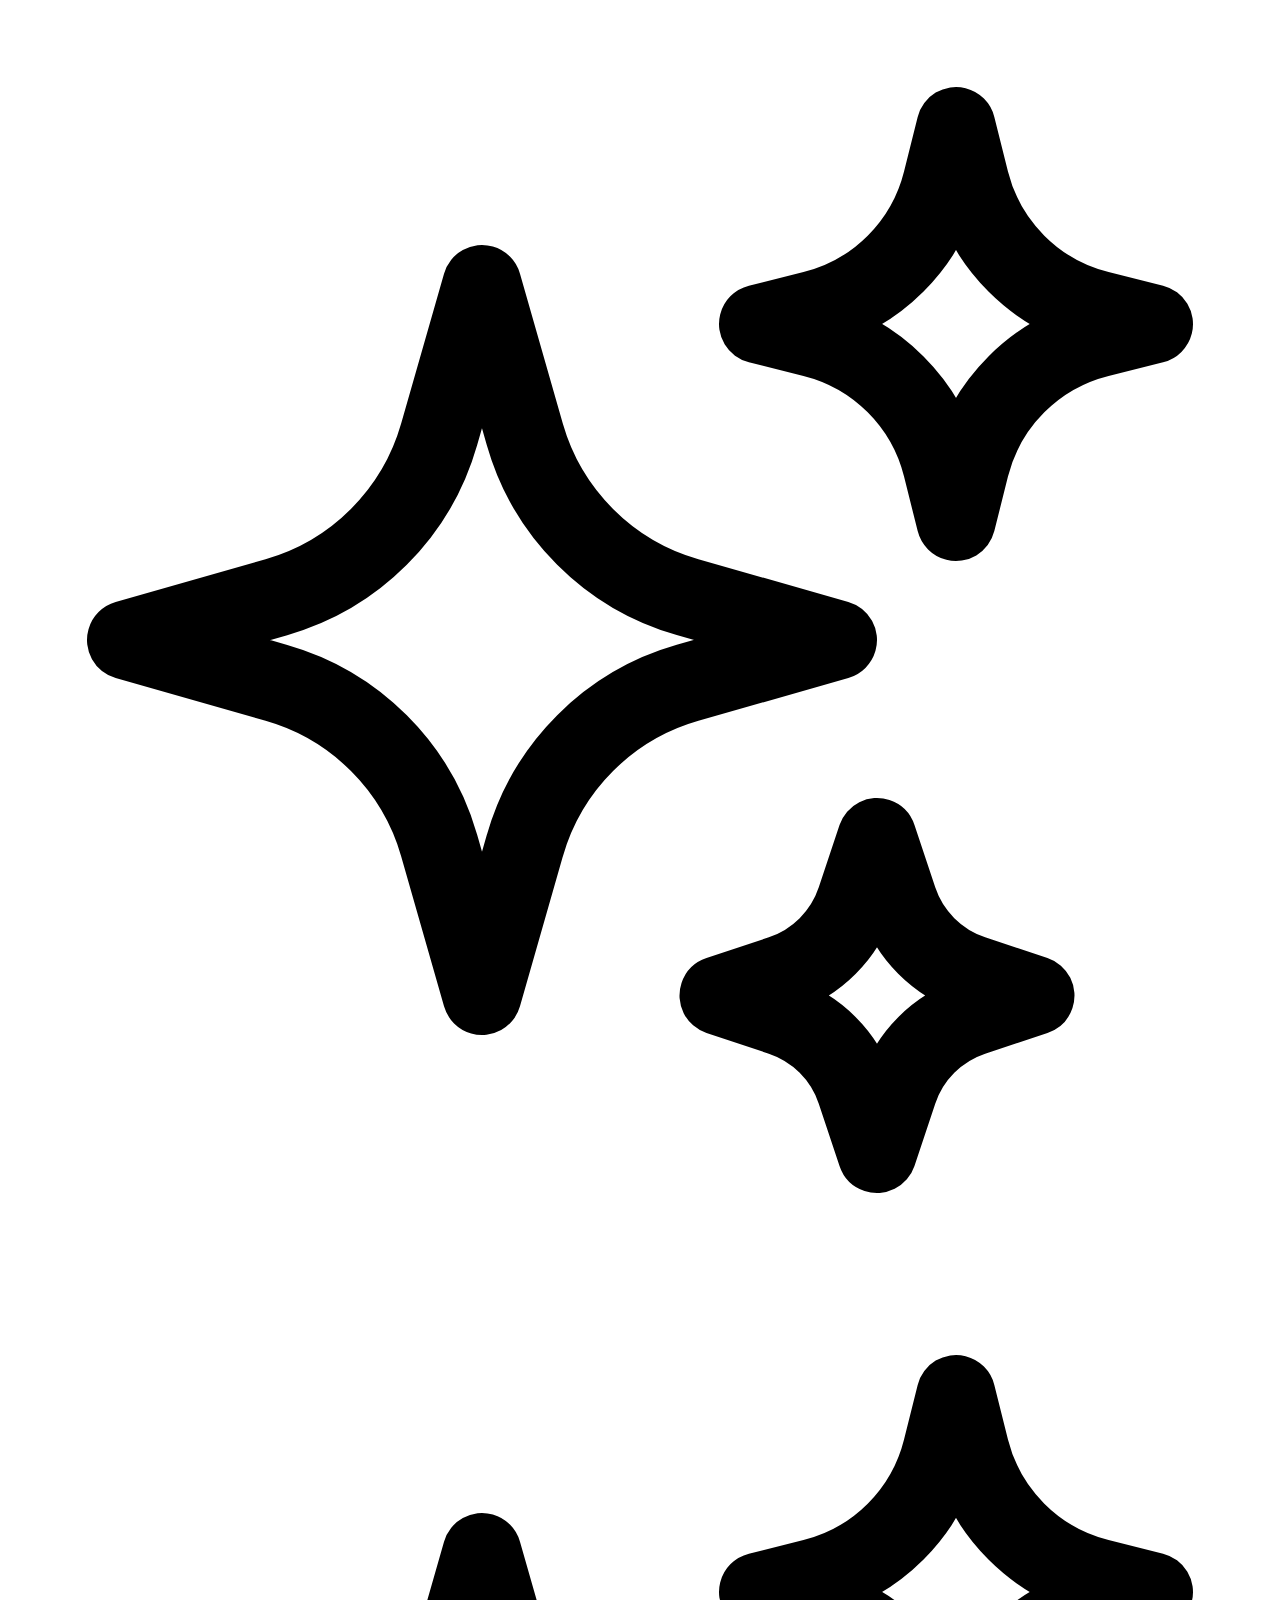
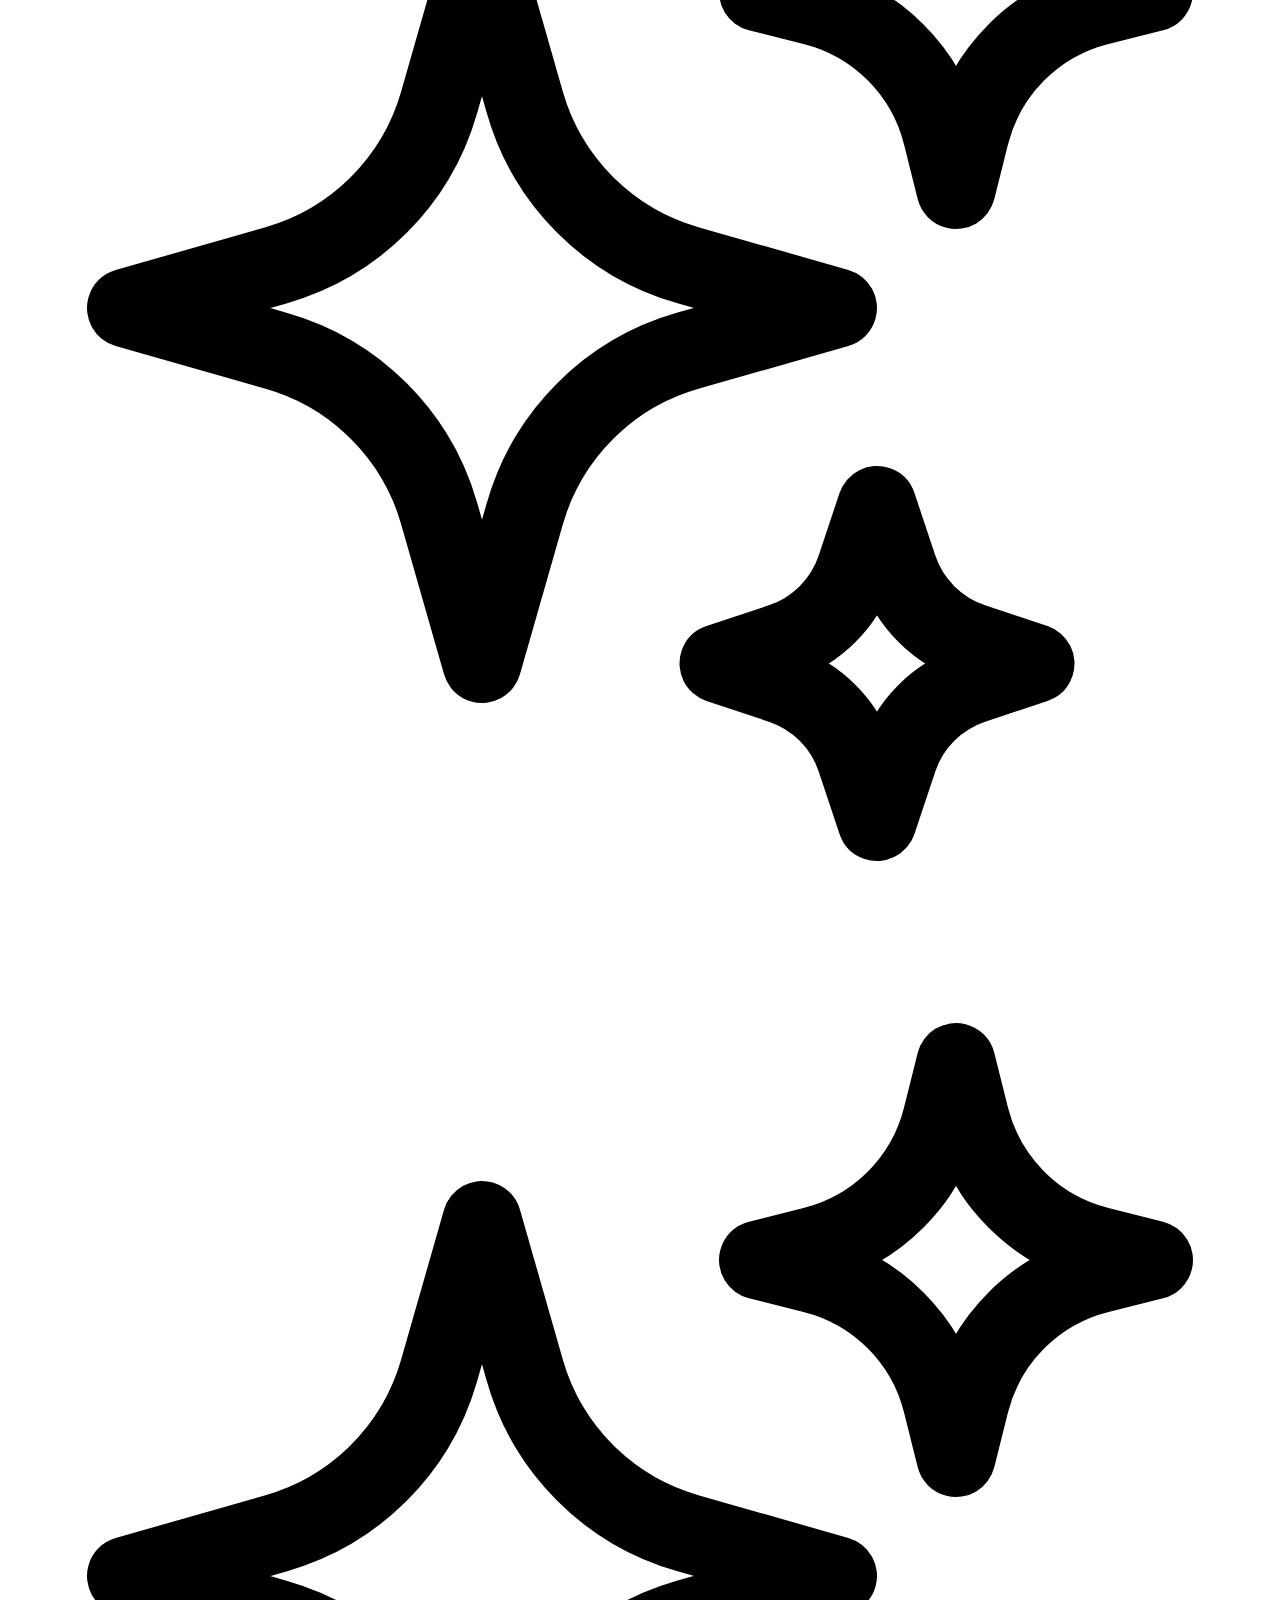
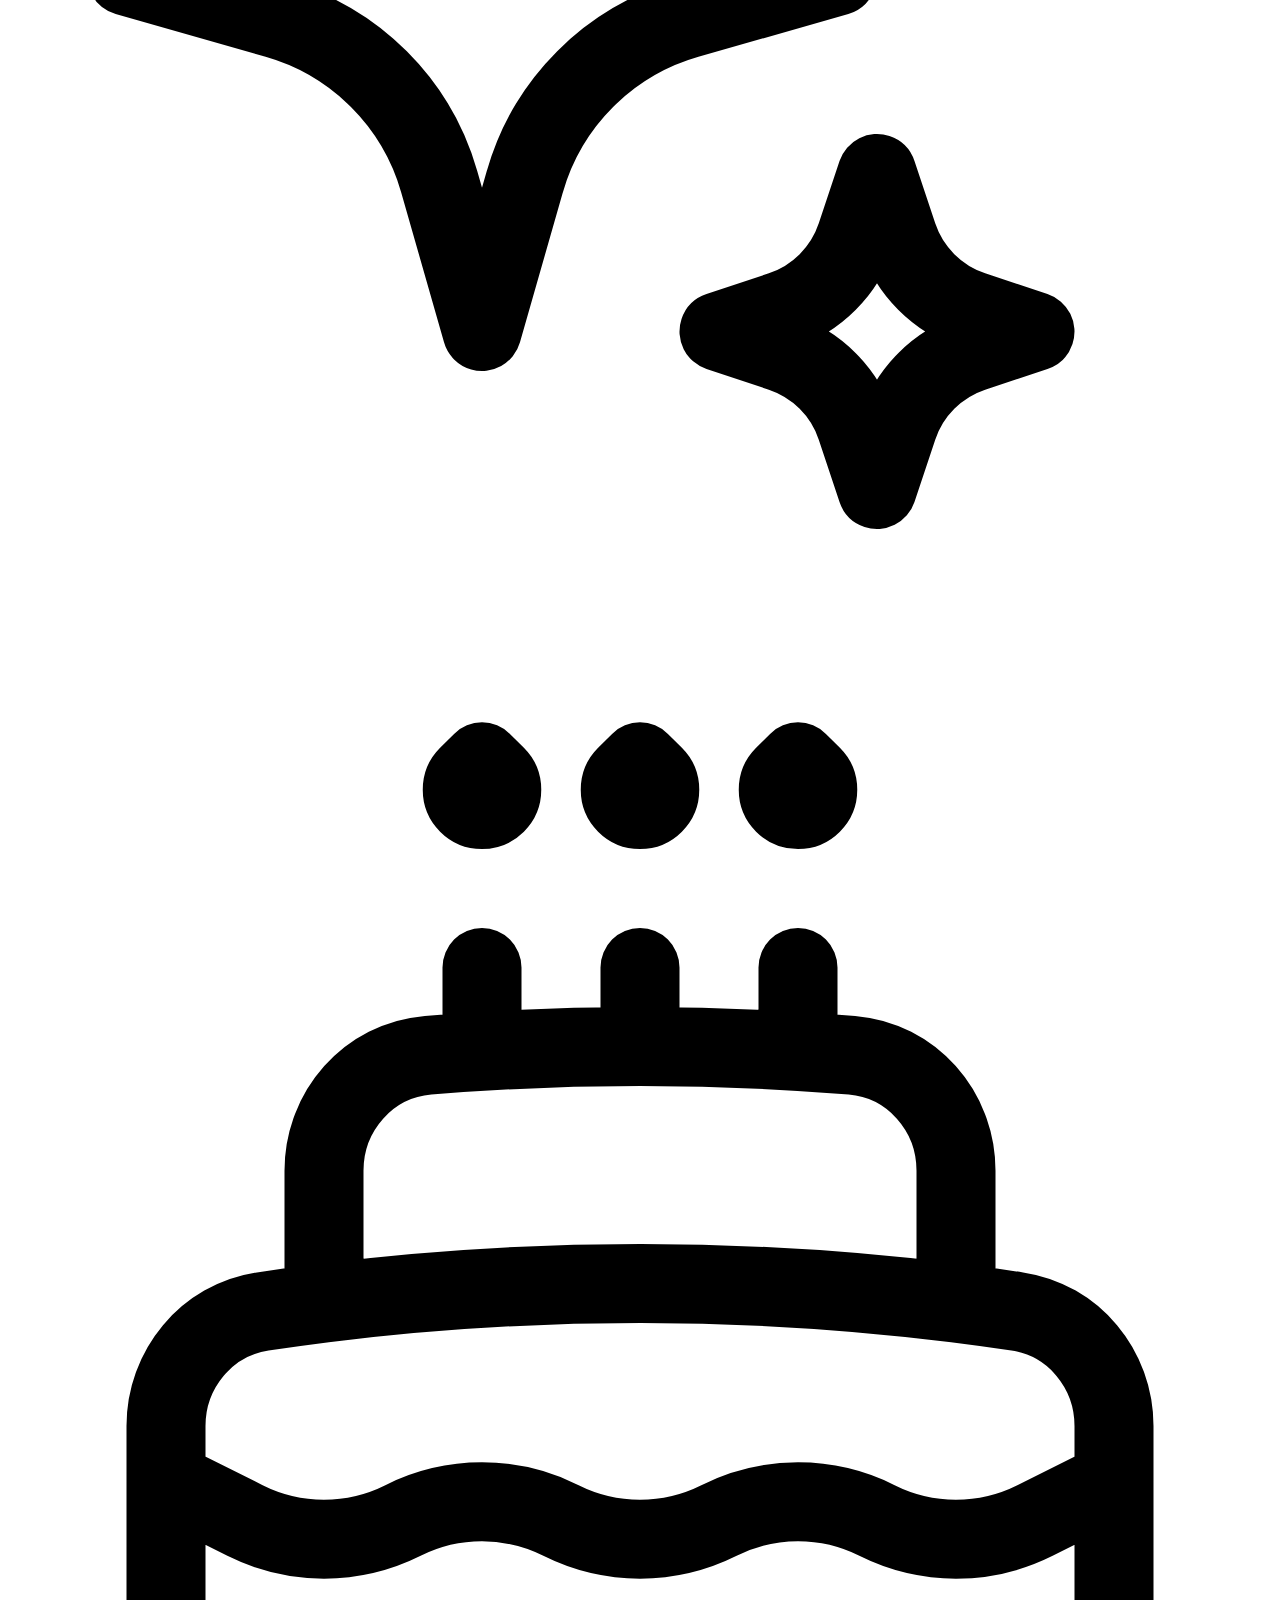
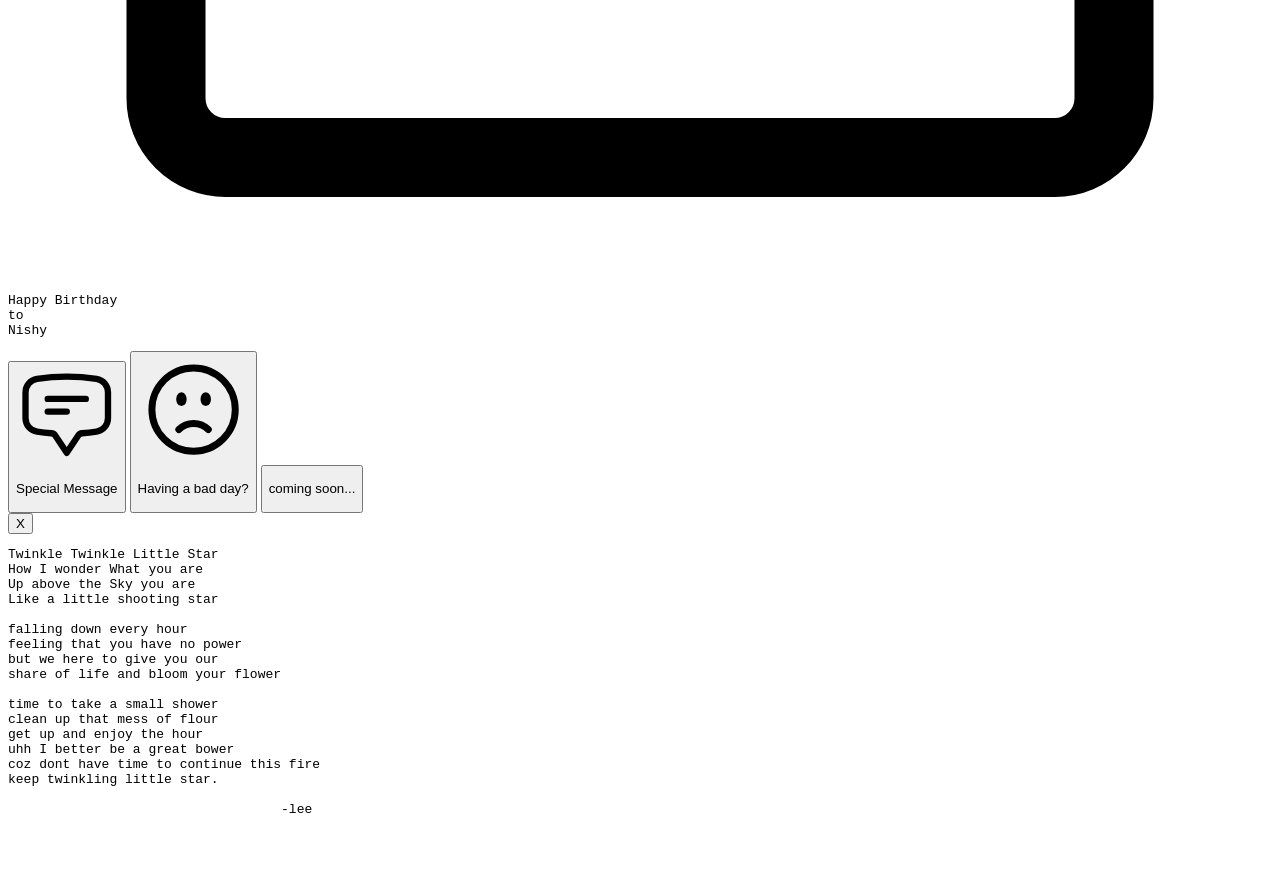
==== index.html @ 5adf2f07 "nishy" ====
<!doctype html>
<html lang="en">
  <head>
    <meta charset="UTF-8" />
    <meta name="viewport" content="width=device-width, initial-scale=1.0" />
    <link rel="stylesheet" href="cssFIles/index.css" />
    <title>HAPPY BIRTHDAY</title>
  </head>
  <body>
    <div class="sparks">
      <svg
        xmlns="http://www.w3.org/2000/svg"
        fill="none"
        viewBox="0 0 24 24"
        stroke-width="1.5"
        stroke="currentColor"
        class="size-6 sparkle s1"
      >
        <path
          stroke-linecap="round"
          stroke-linejoin="round"
          d="M9.813 15.904 9 18.75l-.813-2.846a4.5 4.5 0 0 0-3.09-3.09L2.25 12l2.846-.813a4.5 4.5 0 0 0 3.09-3.09L9 5.25l.813 2.846a4.5 4.5 0 0 0 3.09 3.09L15.75 12l-2.846.813a4.5 4.5 0 0 0-3.09 3.09ZM18.259 8.715 18 9.75l-.259-1.035a3.375 3.375 0 0 0-2.455-2.456L14.25 6l1.036-.259a3.375 3.375 0 0 0 2.455-2.456L18 2.25l.259 1.035a3.375 3.375 0 0 0 2.456 2.456L21.75 6l-1.035.259a3.375 3.375 0 0 0-2.456 2.456ZM16.894 20.567 16.5 21.75l-.394-1.183a2.25 2.25 0 0 0-1.423-1.423L13.5 18.75l1.183-.394a2.25 2.25 0 0 0 1.423-1.423l.394-1.183.394 1.183a2.25 2.25 0 0 0 1.423 1.423l1.183.394-1.183.394a2.25 2.25 0 0 0-1.423 1.423Z"
        />
      </svg>
      <svg
        xmlns="http://www.w3.org/2000/svg"
        fill="none"
        viewBox="0 0 24 24"
        stroke-width="1.5"
        stroke="currentColor"
        class="size-6 sparkle s2"
      >
        <path
          stroke-linecap="round"
          stroke-linejoin="round"
          d="M9.813 15.904 9 18.75l-.813-2.846a4.5 4.5 0 0 0-3.09-3.09L2.25 12l2.846-.813a4.5 4.5 0 0 0 3.09-3.09L9 5.25l.813 2.846a4.5 4.5 0 0 0 3.09 3.09L15.75 12l-2.846.813a4.5 4.5 0 0 0-3.09 3.09ZM18.259 8.715 18 9.75l-.259-1.035a3.375 3.375 0 0 0-2.455-2.456L14.25 6l1.036-.259a3.375 3.375 0 0 0 2.455-2.456L18 2.25l.259 1.035a3.375 3.375 0 0 0 2.456 2.456L21.75 6l-1.035.259a3.375 3.375 0 0 0-2.456 2.456ZM16.894 20.567 16.5 21.75l-.394-1.183a2.25 2.25 0 0 0-1.423-1.423L13.5 18.75l1.183-.394a2.25 2.25 0 0 0 1.423-1.423l.394-1.183.394 1.183a2.25 2.25 0 0 0 1.423 1.423l1.183.394-1.183.394a2.25 2.25 0 0 0-1.423 1.423Z"
        />
      </svg>
      <svg
        xmlns="http://www.w3.org/2000/svg"
        fill="none"
        viewBox="0 0 24 24"
        stroke-width="1.5"
        stroke="currentColor"
        class="size-6 sparkle s3"
      >
        <path
          stroke-linecap="round"
          stroke-linejoin="round"
          d="M9.813 15.904 9 18.75l-.813-2.846a4.5 4.5 0 0 0-3.09-3.09L2.25 12l2.846-.813a4.5 4.5 0 0 0 3.09-3.09L9 5.25l.813 2.846a4.5 4.5 0 0 0 3.09 3.09L15.75 12l-2.846.813a4.5 4.5 0 0 0-3.09 3.09ZM18.259 8.715 18 9.75l-.259-1.035a3.375 3.375 0 0 0-2.455-2.456L14.25 6l1.036-.259a3.375 3.375 0 0 0 2.455-2.456L18 2.25l.259 1.035a3.375 3.375 0 0 0 2.456 2.456L21.75 6l-1.035.259a3.375 3.375 0 0 0-2.456 2.456ZM16.894 20.567 16.5 21.75l-.394-1.183a2.25 2.25 0 0 0-1.423-1.423L13.5 18.75l1.183-.394a2.25 2.25 0 0 0 1.423-1.423l.394-1.183.394 1.183a2.25 2.25 0 0 0 1.423 1.423l1.183.394-1.183.394a2.25 2.25 0 0 0-1.423 1.423Z"
        />
      </svg>
    </div>
    <header>
      <cakeSVG>
        <svg
          xmlns="http://www.w3.org/2000/svg"
          fill="none"
          viewBox="0 0 24 24"
          stroke-width="1.5"
          stroke="currentColor"
          class="size-6 cake"
        >
          <path
            stroke-linecap="round"
            stroke-linejoin="round"
            d="M12 8.25v-1.5m0 1.5c-1.355 0-2.697.056-4.024.166C6.845 8.51 6 9.473 6 10.608v2.513m6-4.871c1.355 0 2.697.056 4.024.166C17.155 8.51 18 9.473 18 10.608v2.513M15 8.25v-1.5m-6 1.5v-1.5m12 9.75-1.5.75a3.354 3.354 0 0 1-3 0 3.354 3.354 0 0 0-3 0 3.354 3.354 0 0 1-3 0 3.354 3.354 0 0 0-3 0 3.354 3.354 0 0 1-3 0L3 16.5m15-3.379a48.474 48.474 0 0 0-6-.371c-2.032 0-4.034.126-6 .371m12 0c.39.049.777.102 1.163.16 1.07.16 1.837 1.094 1.837 2.175v5.169c0 .621-.504 1.125-1.125 1.125H4.125A1.125 1.125 0 0 1 3 20.625v-5.17c0-1.08.768-2.014 1.837-2.174A47.78 47.78 0 0 1 6 13.12M12.265 3.11a.375.375 0 1 1-.53 0L12 2.845l.265.265Zm-3 0a.375.375 0 1 1-.53 0L9 2.845l.265.265Zm6 0a.375.375 0 1 1-.53 0L15 2.845l.265.265Z"
          />
        </svg>
      </cakeSVG>
      <pre class="title">
Happy Birthday 
to
Nishy</pre
      >
    </header>
    <main>
      <button class="box b1">
        <svg
          xmlns="http://www.w3.org/2000/svg"
          fill="none"
          viewBox="0 0 24 24"
          stroke-width="1.5"
          stroke="currentColor"
          class="size-6 msg"
        >
          <path
            stroke-linecap="round"
            stroke-linejoin="round"
            d="M7.5 8.25h9m-9 3H12m-9.75 1.51c0 1.6 1.123 2.994 2.707 3.227 1.129.166 2.27.293 3.423.379.35.026.67.21.865.501L12 21l2.755-4.133a1.14 1.14 0 0 1 .865-.501 48.172 48.172 0 0 0 3.423-.379c1.584-.233 2.707-1.626 2.707-3.228V6.741c0-1.602-1.123-2.995-2.707-3.228A48.394 48.394 0 0 0 12 3c-2.392 0-4.744.175-7.043.513C3.373 3.746 2.25 5.14 2.25 6.741v6.018Z"
          />
        </svg>
        <p class="bText">Special Message</p>
      </button>
      <button class="box b2">
        <svg
          xmlns="http://www.w3.org/2000/svg"
          fill="none"
          viewBox="0 0 24 24"
          stroke-width="1.5"
          stroke="currentColor"
          class="size-6 badDay"
        >
          <path
            stroke-linecap="round"
            stroke-linejoin="round"
            d="M15.182 16.318A4.486 4.486 0 0 0 12.016 15a4.486 4.486 0 0 0-3.198 1.318M21 12a9 9 0 1 1-18 0 9 9 0 0 1 18 0ZM9.75 9.75c0 .414-.168.75-.375.75S9 10.164 9 9.75 9.168 9 9.375 9s.375.336.375.75Zm-.375 0h.008v.015h-.008V9.75Zm5.625 0c0 .414-.168.75-.375.75s-.375-.336-.375-.75.168-.75.375-.75.375.336.375.75Zm-.375 0h.008v.015h-.008V9.75Z"
          />
        </svg>
        <p class="bText">Having a bad day?</p>
      </button>
      <button class="box b3"><p class="bText">coming soon...</p></button>
    </main>

    <div class="box1">
      <button class="cancel">X</button>
      <pre class="nishyPoem">
Twinkle Twinkle Little Star
How I wonder What you are
Up above the Sky you are 
Like a little shooting star

falling down every hour 
feeling that you have no power
but we here to give you our
share of life and bloom your flower

time to take a small shower
clean up that mess of flour 
get up and enjoy the hour 
uhh I better be a great bower
coz dont have time to continue this fire
keep twinkling little star.

                                   -lee


        </pre
      >
    </div>
    <script src="JSFiles/index.js"></script>
  </body>
</html>
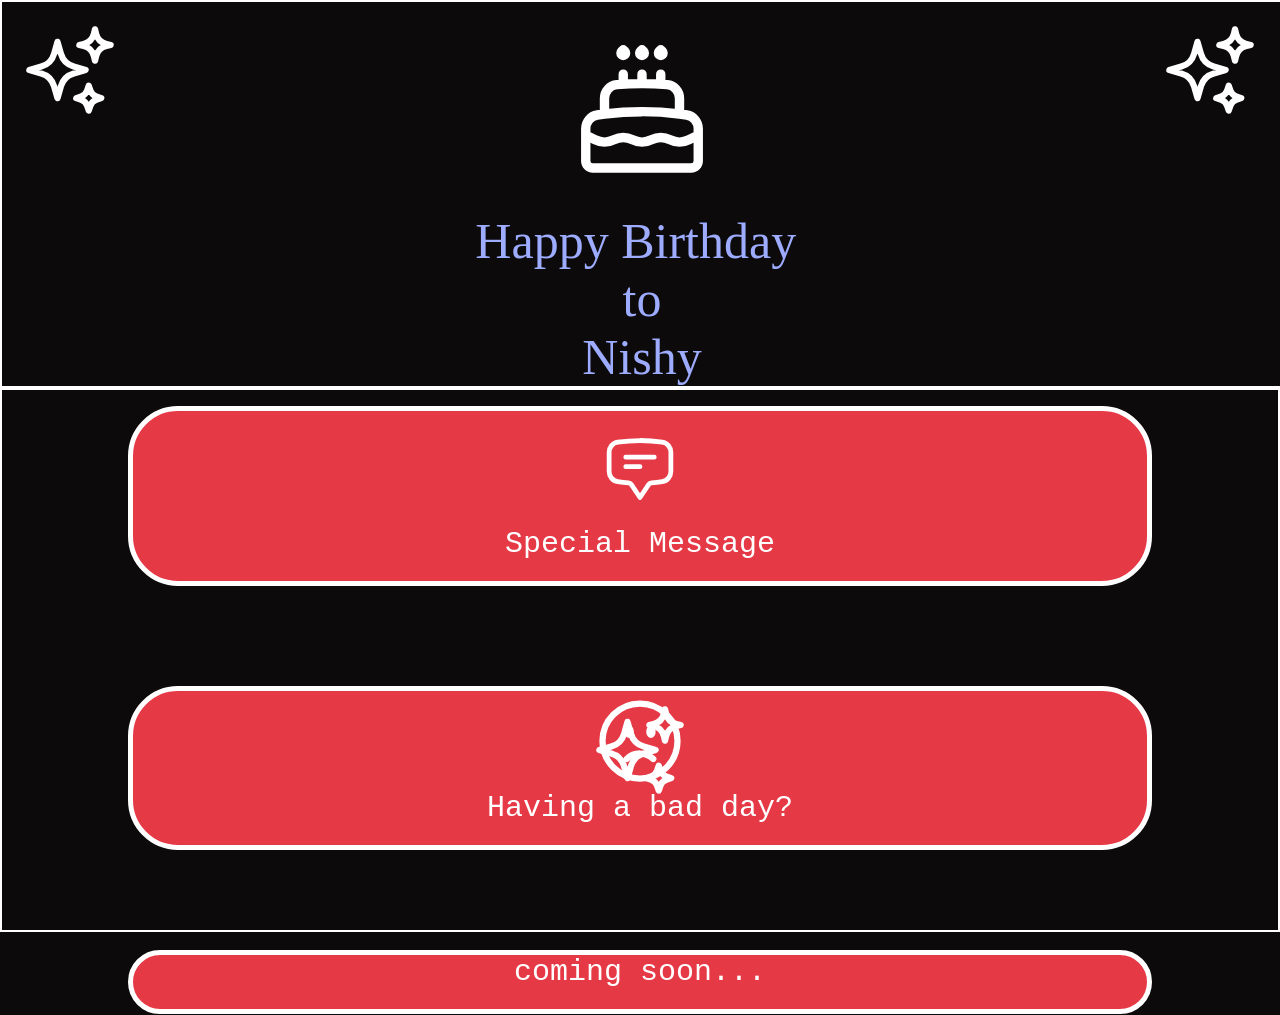
==== commit 5343501f: "css file changed" ====
--- a/index.html
+++ b/index.html
@@ -3,7 +3,7 @@
   <head>
     <meta charset="UTF-8" />
     <meta name="viewport" content="width=device-width, initial-scale=1.0" />
-    <link rel="stylesheet" href="cssFIles/index.css" />
+    <link rel="stylesheet" href="cssFiles/style.css" />
     <title>HAPPY BIRTHDAY</title>
   </head>
   <body>
--- a/cssFiles/style.css
+++ b/cssFiles/style.css
@@ -0,0 +1,167 @@
+@import url('https://fonts.googleapis.com/css2?family=Marck+Script&display=swap');
+
+
+*{
+    color:white;
+    padding:0px;
+    margin: 0px;
+}
+
+body {
+    background-color: #0D0A0B;
+    position: relative;
+    height: 100vh
+}
+
+header {
+    border:2px solid white;
+    height:auto;
+    width: 100vw;
+    display: flex;
+    flex-direction: column;
+    justify-content: center;
+    align-items: center;
+}
+.title {
+    font-size: 50px;
+    font-family: Marck Script;
+    text-align: center;
+    color: #9DACFF;
+    
+}
+
+.cake { 
+    margin: 30px;
+    height: 150px;
+    width: 150px;
+    display: flex;
+    justify-content: center;
+
+}
+
+main{ 
+    height: 60vh;
+    display: flex;
+    flex-direction: column;
+    align-items: center;
+    justify-content: center;
+    border:2px solid white;
+}
+.box { 
+    height: 180px;
+    width: 80vw;
+    background-color: #E63946;
+    margin-top: 100px;
+    border: 5px solid white;
+    border-radius: 50px;
+    display: flex;
+    flex-direction: column;
+    justify-content: center;
+    align-items: center;
+
+}
+
+.msg {
+    height: 100px;
+    width:100px; 
+    margin: 20px;
+}
+
+.badDay {
+    height: 100px;
+    width: 100px;
+}
+.bText {
+    font-size: 30px;
+    margin-bottom: 20px;
+    font-family: monospace;
+}
+
+.sparkle { 
+    height: 100px;
+    width: 100px;
+    position: absolute;
+    animation-name: sparkle;
+    animation-duration: 3s;
+    animation-play-state: running;
+    animation-iteration-count: infinite;
+}
+
+.s1{ 
+    top: 20px;
+    left:20px;
+}
+
+.s2 { 
+    top:20px;
+    right: 20px;
+}
+
+.s3{ 
+    bottom: 50px;
+    left: 50%;
+    transform: translate(-50%,-50%);
+}
+@keyframes sparkle {
+    0% { 
+        stroke: #E63946;
+    }
+    50% { 
+        stroke: #9DACFF;
+    }
+    100% {
+        stroke: #339989;
+    }
+    
+}
+
+.box1 {
+    position: absolute;
+    height: 50vh;
+    width: 90vw;
+    background-color: rgb(44, 44, 42);
+    border: 5px solid white;
+    border-radius: 50px;
+    top: 50%;
+    left:50%;
+    transform: translate(-50%,-50%);
+    padding-top: 100px;
+    display:none;
+    justify-content: center;
+    align-items: flex-start;
+    animation-name: box;
+    animation-duration: 2s;
+    animation-play-state: paused;
+}
+
+.nishyPoem {
+    font-size: 40px;
+    display: none
+
+}
+
+@keyframes box {
+    0%{ 
+        height: 0px;
+    }
+
+    100%{ 
+        height: 50vh;
+
+    }
+    
+}
+
+.cancel {
+    margin:10px;
+    height:50px;
+    width: 50px;
+    border:2px solid white;
+    border-radius: 10px;
+    font-size: 40px;
+    background-color: red;
+    position: absolute;
+    top:10px;
+    right: 10px;
+
+}
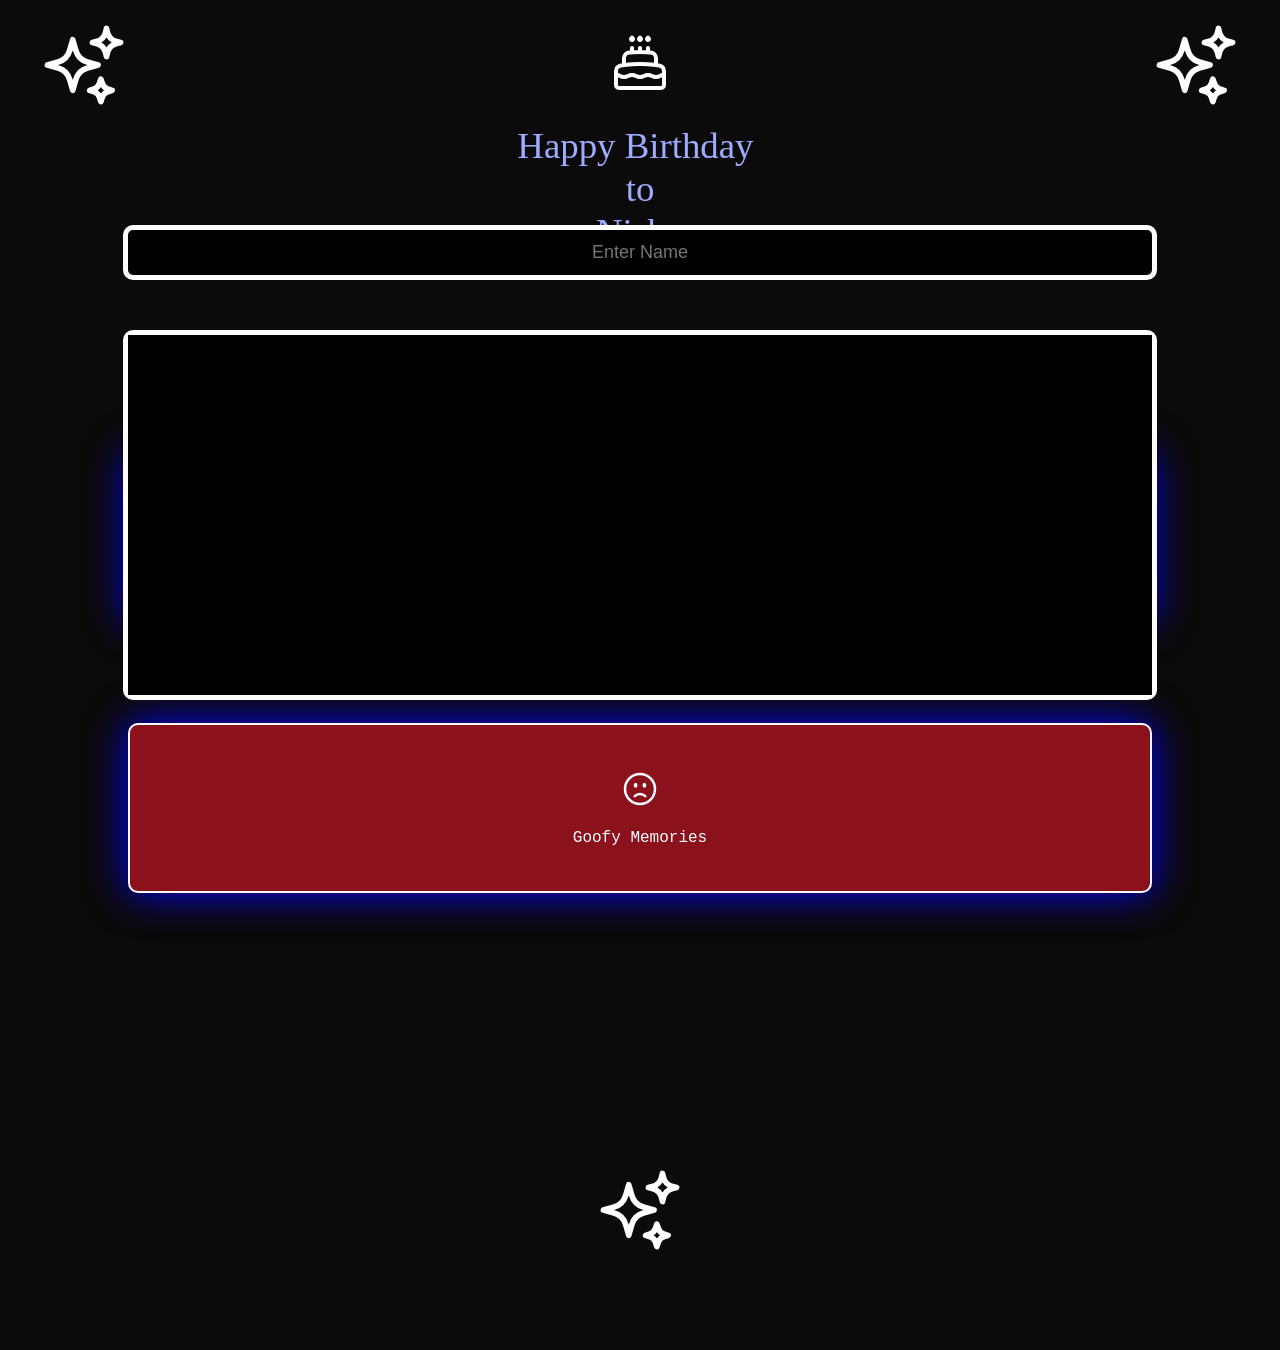
==== commit cbac15ff: "intro update" ====
--- a/index.html
+++ b/index.html
@@ -75,6 +75,25 @@
       >
     </header>
     <main>
+      <div class="lock">
+        <div class="pinDiv">
+          <div class="text">
+            <input placeholder="Enter Name" class="textArea" type="text" />
+          </div>
+          <div class="pin">
+            <div class="hiddenDiv"></div>
+            <button class="codeBtn" data-value="N">N</button>
+            <button class="codeBtn" data-value="S">S</button
+            ><button class="codeBtn" data-value="I">I</button>
+            <button class="codeBtn" data-value="H">H</button
+            ><button class="codeBtn" data-value="Y">Y</button>
+            <button class="codeBtn" data-value="U">U</button>
+            <button class="codeBtn" data-value="Delete">Del</button>
+            <button class="codeBtn" data-value="C">C</button>
+            <button class="codeBtn" data-value="Enter">Enter</button>
+          </div>
+        </div>
+      </div>
       <button class="box b1">
         <svg
           xmlns="http://www.w3.org/2000/svg"
@@ -90,7 +109,7 @@
             d="M7.5 8.25h9m-9 3H12m-9.75 1.51c0 1.6 1.123 2.994 2.707 3.227 1.129.166 2.27.293 3.423.379.35.026.67.21.865.501L12 21l2.755-4.133a1.14 1.14 0 0 1 .865-.501 48.172 48.172 0 0 0 3.423-.379c1.584-.233 2.707-1.626 2.707-3.228V6.741c0-1.602-1.123-2.995-2.707-3.228A48.394 48.394 0 0 0 12 3c-2.392 0-4.744.175-7.043.513C3.373 3.746 2.25 5.14 2.25 6.741v6.018Z"
           />
         </svg>
-        <p class="bText">Special Message</p>
+        <p class="bText">Special Letter</p>
       </button>
       <button class="box b2">
         <svg
@@ -107,9 +126,8 @@
             d="M15.182 16.318A4.486 4.486 0 0 0 12.016 15a4.486 4.486 0 0 0-3.198 1.318M21 12a9 9 0 1 1-18 0 9 9 0 0 1 18 0ZM9.75 9.75c0 .414-.168.75-.375.75S9 10.164 9 9.75 9.168 9 9.375 9s.375.336.375.75Zm-.375 0h.008v.015h-.008V9.75Zm5.625 0c0 .414-.168.75-.375.75s-.375-.336-.375-.75.168-.75.375-.75.375.336.375.75Zm-.375 0h.008v.015h-.008V9.75Z"
           />
         </svg>
-        <p class="bText">Having a bad day?</p>
+        <p class="bText">Goofy Memories</p>
       </button>
-      <button class="box b3"><p class="bText">coming soon...</p></button>
     </main>
 
     <div class="box1">
--- a/cssFiles/style.css
+++ b/cssFiles/style.css
@@ -10,11 +10,123 @@
 body {
     background-color: #0D0A0B;
     position: relative;
-    height: 100vh
+    height: 150vh;
+
+}
+
+.pinDiv {
+    position: fixed;
+    top:50%;
+    left:50%;
+    height: 50vh;
+    transform: translate(-50%,-50%);
+    display: flex;
+    
+}
+
+.text {
+    border: 5px solid white;
+    border-radius: 10px;
+    height: 5vh;
+    width: 80vw;
+    color: black;
+    font-size: large;
+    position: flex;
+    justify-content: center;
+    align-items: center;
+    
+
+}
+
+.textArea {
+    margin: 0px;
+    padding: 0px;
+    border-radius: 10px;
+    border: transparent;
+    height: 100%;
+    width: 100%;
+    background-color: black;
+    font-size: large;
+    text-align: center;
+    
+
+}
+
+.lock {
+    top: 0px;
+    position: fixed;
+    z-index:2;
+    height: 100vh;
+    width: 100vw;
+    background-color: rgb(47, 46, 46)  ;
+    animation-name: lockRemoval;
+    animation-duration: 5s;
+    animation-fill-mode: forwards;
+    animation-play-state: paused;
+}
+
+@keyframes lockRemoval {
+    0% {
+        height: 100%;
+    }
+    100% { 
+        height: 0%;
+    }
+    
+}
+
+.pin {
+    position: fixed;
+    height: 40vh;
+    width: 80vw;
+    top:60%;
+    left: 50%;
+    transform: translate(-50%,-50%);
+    border:5px solid white;
+    margin-top: 20px;
+    border-radius: 10px;
+    display: grid;
+    grid-template-columns: 1fr 1fr 1fr ;
+    grid-template-rows: 1fr 1fr 1fr;
+    place-items: center;
+    
+
+}
+
+.hiddenDiv {
+    position: fixed;
+    width: 100%;
+    height: 0%;
+    top:0%;
+    background-color: black;
+    animation-name: opening;
+    animation-duration: 3s;
+    animation-play-state: paused;
+    animation-fill-mode: forwards;
+}
+
+@keyframes opening {
+    0%{
+        width: 100%;
+        height: 0%
+    }
+    100% { 
+        height: 100%
+    }
+    
+}
+
+.codeBtn {
+    color: black;
+    font-size: large;
+    font-weight: 900;
+    height: 60px;
+    width: 60px;
+    border-radius: 50%;
+    border: 1px solid white;
 }
 
 header {
-    border:2px solid white;
     height:auto;
     width: 100vw;
     display: flex;
@@ -23,17 +135,18 @@
     align-items: center;
 }
 .title {
-    font-size: 50px;
+    font-size: 2.3rem;
     font-family: Marck Script;
     text-align: center;
     color: #9DACFF;
+    margin-bottom: 100px;
     
 }
 
 .cake { 
     margin: 30px;
-    height: 150px;
-    width: 150px;
+    height: 4rem;
+    width: 4rem;
     display: flex;
     justify-content: center;
 
@@ -45,15 +158,15 @@
     flex-direction: column;
     align-items: center;
     justify-content: center;
-    border:2px solid white;
 }
 .box { 
-    height: 180px;
+    height: 40vw;
     width: 80vw;
-    background-color: #E63946;
+    background-color: #8b121c;
     margin-top: 100px;
-    border: 5px solid white;
-    border-radius: 50px;
+    border: 2px solid white;
+    border-radius: 10px;
+    box-shadow: 0 0 40px blue;
     display: flex;
     flex-direction: column;
     justify-content: center;
@@ -62,24 +175,25 @@
 }
 
 .msg {
-    height: 100px;
-    width:100px; 
+    height: 2.5rem;
+    width:  2.5rem; 
     margin: 20px;
 }
 
 .badDay {
-    height: 100px;
-    width: 100px;
+    height: 2.5rem;
+    width:  2.5rem; 
+    margin: 20px;
 }
 .bText {
-    font-size: 30px;
+    font-size: 1rem;
     margin-bottom: 20px;
     font-family: monospace;
 }
 
 .sparkle { 
-    height: 100px;
-    width: 100px;
+    height: 10vh;
+    width: 10vw;
     position: absolute;
     animation-name: sparkle;
     animation-duration: 3s;
@@ -116,11 +230,11 @@
 }
 
 .box1 {
-    position: absolute;
+    position: fixed;
     height: 50vh;
     width: 90vw;
     background-color: rgb(44, 44, 42);
-    border: 5px solid white;
+    border: 2px solid white;
     border-radius: 50px;
     top: 50%;
     left:50%;
@@ -135,7 +249,7 @@
 }
 
 .nishyPoem {
-    font-size: 40px;
+    font-size: 0.8rem;
     display: none
 
 }
@@ -154,11 +268,11 @@
 
 .cancel {
     margin:10px;
-    height:50px;
-    width: 50px;
+    height:1.5rem;
+    width: 1.5rem;
     border:2px solid white;
     border-radius: 10px;
-    font-size: 40px;
+    font-size: 1rem;
     background-color: red;
     position: absolute;
     top:10px;
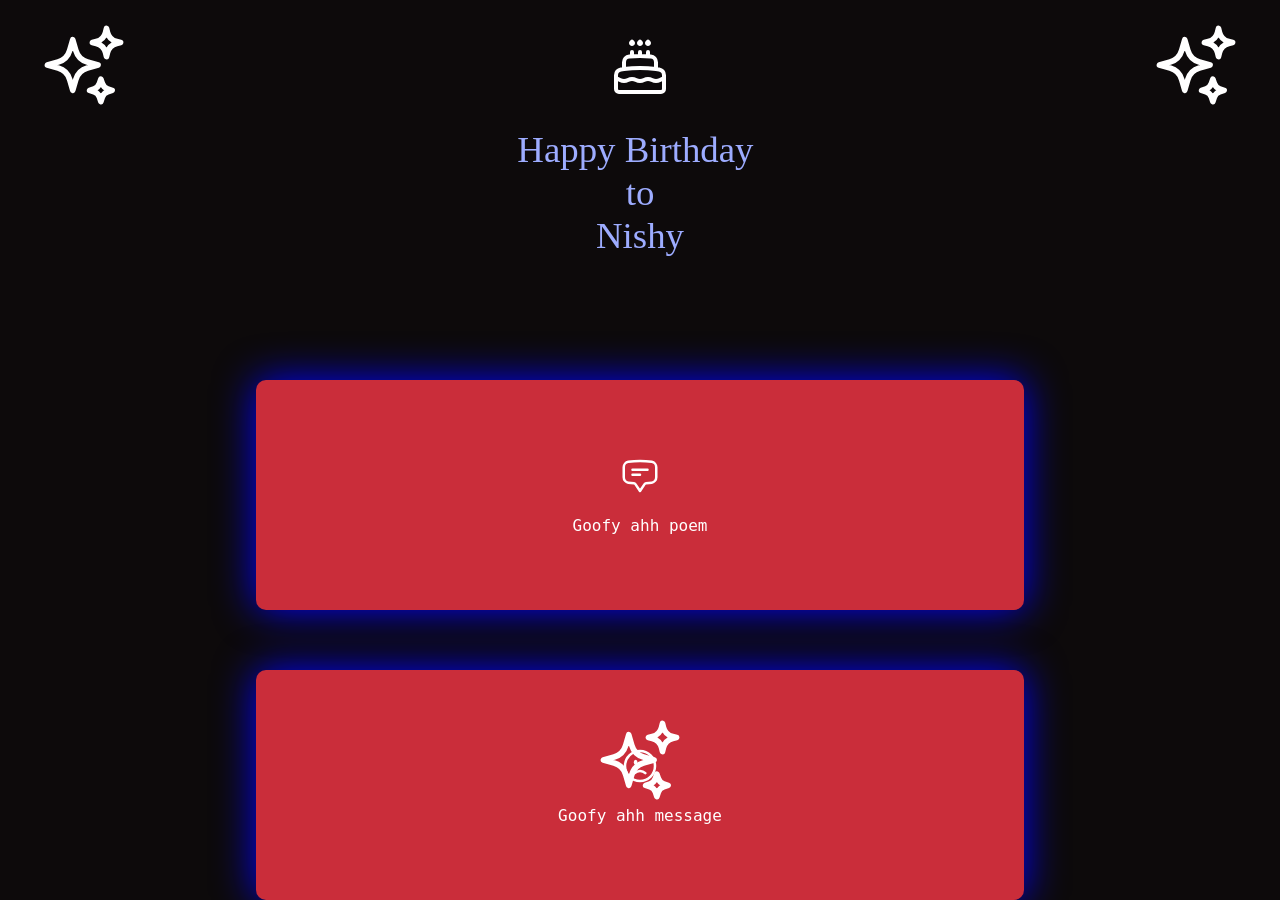
==== commit f5edbda4: "almost finished" ====
--- a/index.html
+++ b/index.html
@@ -109,7 +109,7 @@
             d="M7.5 8.25h9m-9 3H12m-9.75 1.51c0 1.6 1.123 2.994 2.707 3.227 1.129.166 2.27.293 3.423.379.35.026.67.21.865.501L12 21l2.755-4.133a1.14 1.14 0 0 1 .865-.501 48.172 48.172 0 0 0 3.423-.379c1.584-.233 2.707-1.626 2.707-3.228V6.741c0-1.602-1.123-2.995-2.707-3.228A48.394 48.394 0 0 0 12 3c-2.392 0-4.744.175-7.043.513C3.373 3.746 2.25 5.14 2.25 6.741v6.018Z"
           />
         </svg>
-        <p class="bText">Special Letter</p>
+        <p class="bText">Goofy ahh poem</p>
       </button>
       <button class="box b2">
         <svg
@@ -126,35 +126,13 @@
             d="M15.182 16.318A4.486 4.486 0 0 0 12.016 15a4.486 4.486 0 0 0-3.198 1.318M21 12a9 9 0 1 1-18 0 9 9 0 0 1 18 0ZM9.75 9.75c0 .414-.168.75-.375.75S9 10.164 9 9.75 9.168 9 9.375 9s.375.336.375.75Zm-.375 0h.008v.015h-.008V9.75Zm5.625 0c0 .414-.168.75-.375.75s-.375-.336-.375-.75.168-.75.375-.75.375.336.375.75Zm-.375 0h.008v.015h-.008V9.75Z"
           />
         </svg>
-        <p class="bText">Goofy Memories</p>
+        <p class="bText">Goofy ahh message</p>
       </button>
     </main>
 
     <div class="box1">
       <button class="cancel">X</button>
-      <pre class="nishyPoem">
-Twinkle Twinkle Little Star
-How I wonder What you are
-Up above the Sky you are 
-Like a little shooting star
-
-falling down every hour 
-feeling that you have no power
-but we here to give you our
-share of life and bloom your flower
-
-time to take a small shower
-clean up that mess of flour 
-get up and enjoy the hour 
-uhh I better be a great bower
-coz dont have time to continue this fire
-keep twinkling little star.
-
-                                   -lee
-
-
-        </pre
-      >
+      <pre class="nishyPoem"></pre>
     </div>
     <script src="JSFiles/index.js"></script>
   </body>
--- a/cssFiles/style.css
+++ b/cssFiles/style.css
@@ -10,7 +10,7 @@
 body {
     background-color: #0D0A0B;
     position: relative;
-    height: 150vh;
+    height: 100vh;
 
 }
 
@@ -71,6 +71,7 @@
     }
     100% { 
         height: 0%;
+        display: none;
     }
     
 }
@@ -103,6 +104,14 @@
     animation-duration: 3s;
     animation-play-state: paused;
     animation-fill-mode: forwards;
+    color:white;
+    font-size: large;
+    display: flex;
+    flex-direction: column;
+    justify-content: center;
+    align-items: center;
+    text-align: center;
+
 }
 
 @keyframes opening {
@@ -126,8 +135,14 @@
     border: 1px solid white;
 }
 
+.codeBtn:hover {
+    color:white;
+    background-color:black;
+
+}
+
 header {
-    height:auto;
+    height:40vh;
     width: 100vw;
     display: flex;
     flex-direction: column;
@@ -157,14 +172,14 @@
     display: flex;
     flex-direction: column;
     align-items: center;
-    justify-content: center;
+    justify-content: top;
 }
 .box { 
-    height: 40vw;
-    width: 80vw;
-    background-color: #8b121c;
-    margin-top: 100px;
-    border: 2px solid white;
+    height: 30vw;
+    width: 60vw;
+    background-color: #ca2d3a;
+    margin-top: 20px;
+    border:transparent;
     border-radius: 10px;
     box-shadow: 0 0 40px blue;
     display: flex;
@@ -172,6 +187,10 @@
     justify-content: center;
     align-items: center;
 
+}
+
+.b2 {
+    margin-top: 60px;
 }
 
 .msg {
@@ -233,13 +252,13 @@
     position: fixed;
     height: 50vh;
     width: 90vw;
-    background-color: rgb(44, 44, 42);
+    background-color: rgb(0, 0, 0);
     border: 2px solid white;
     border-radius: 50px;
     top: 50%;
     left:50%;
     transform: translate(-50%,-50%);
-    padding-top: 100px;
+    padding-top: 60px;
     display:none;
     justify-content: center;
     align-items: flex-start;
@@ -249,8 +268,11 @@
 }
 
 .nishyPoem {
-    font-size: 0.8rem;
-    display: none
+    font-size: 0.9rem;
+    text-align: center;
+    padding:10px;
+    color: lime;
+
 
 }
 
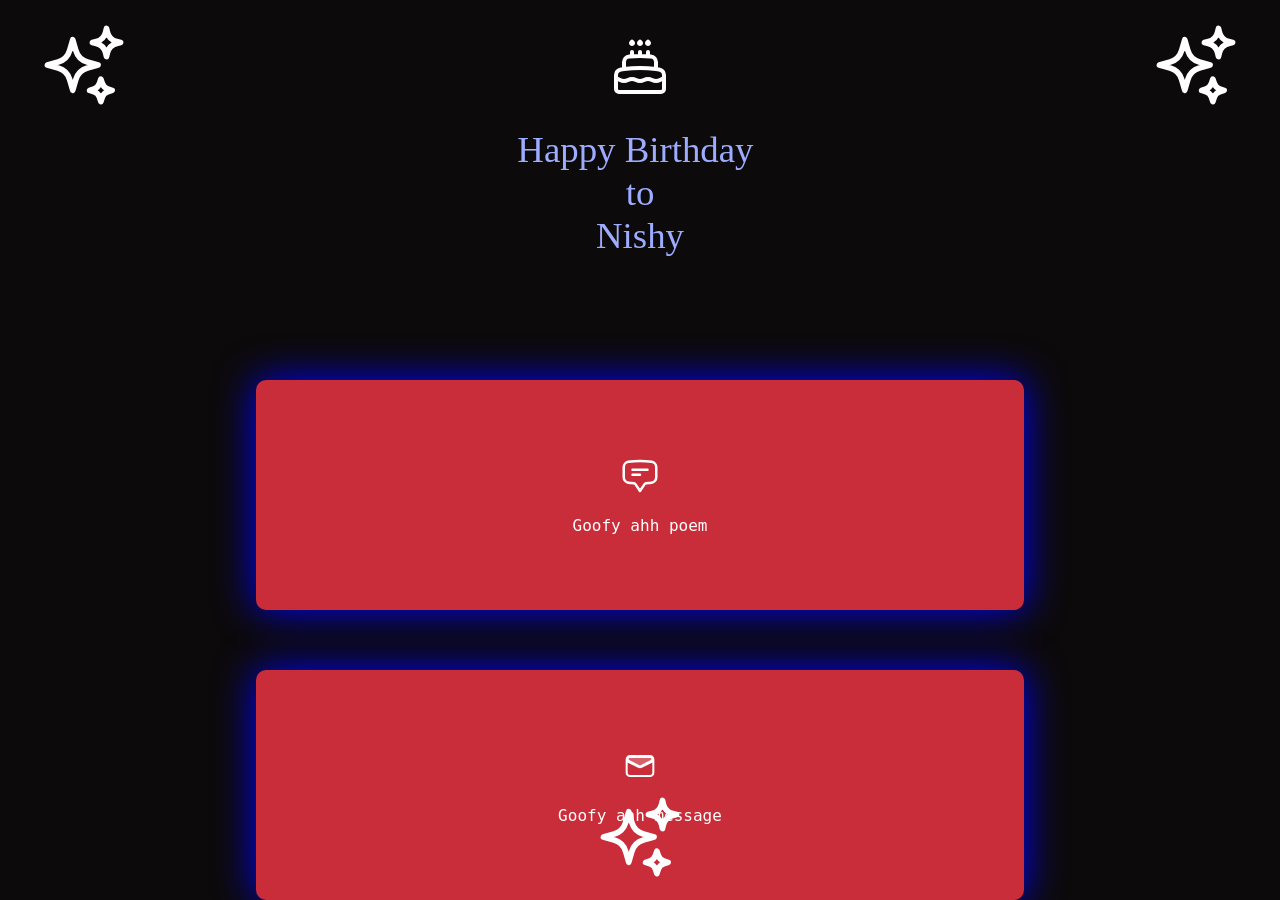
==== commit ad5c2a6e: "Finished." ====
--- a/index.html
+++ b/index.html
@@ -114,17 +114,20 @@
       <button class="box b2">
         <svg
           xmlns="http://www.w3.org/2000/svg"
-          fill="none"
+          width="200"
+          height="200"
           viewBox="0 0 24 24"
-          stroke-width="1.5"
-          stroke="currentColor"
-          class="size-6 badDay"
+          class="badDay"
         >
-          <path
-            stroke-linecap="round"
-            stroke-linejoin="round"
-            d="M15.182 16.318A4.486 4.486 0 0 0 12.016 15a4.486 4.486 0 0 0-3.198 1.318M21 12a9 9 0 1 1-18 0 9 9 0 0 1 18 0ZM9.75 9.75c0 .414-.168.75-.375.75S9 10.164 9 9.75 9.168 9 9.375 9s.375.336.375.75Zm-.375 0h.008v.015h-.008V9.75Zm5.625 0c0 .414-.168.75-.375.75s-.375-.336-.375-.75.168-.75.375-.75.375.336.375.75Zm-.375 0h.008v.015h-.008V9.75Z"
-          />
+          <g fill="none" stroke="currentColor" stroke-width="1.2">
+            <rect width="16" height="12" x="4" y="6" rx="2" />
+            <path d="m4 9l7.106 3.553a2 2 0 0 0 1.788 0L20 9" />
+            <path
+              fill="currentColor"
+              fill-opacity=".25"
+              d="m11.374 12.016l-6.08-3.04a1.254 1.254 0 0 1 .56-2.376h12.292a1.254 1.254 0 0 1 .56 2.376l-6.08 3.04a1.4 1.4 0 0 1-1.252 0Z"
+            />
+          </g>
         </svg>
         <p class="bText">Goofy ahh message</p>
       </button>
--- a/cssFiles/style.css
+++ b/cssFiles/style.css
@@ -231,9 +231,10 @@
 }
 
 .s3{ 
-    bottom: 50px;
+    bottom: 2vh;
     left: 50%;
-    transform: translate(-50%,-50%);
+    transform: translate(-50%,0%);
+
 }
 @keyframes sparkle {
     0% { 
